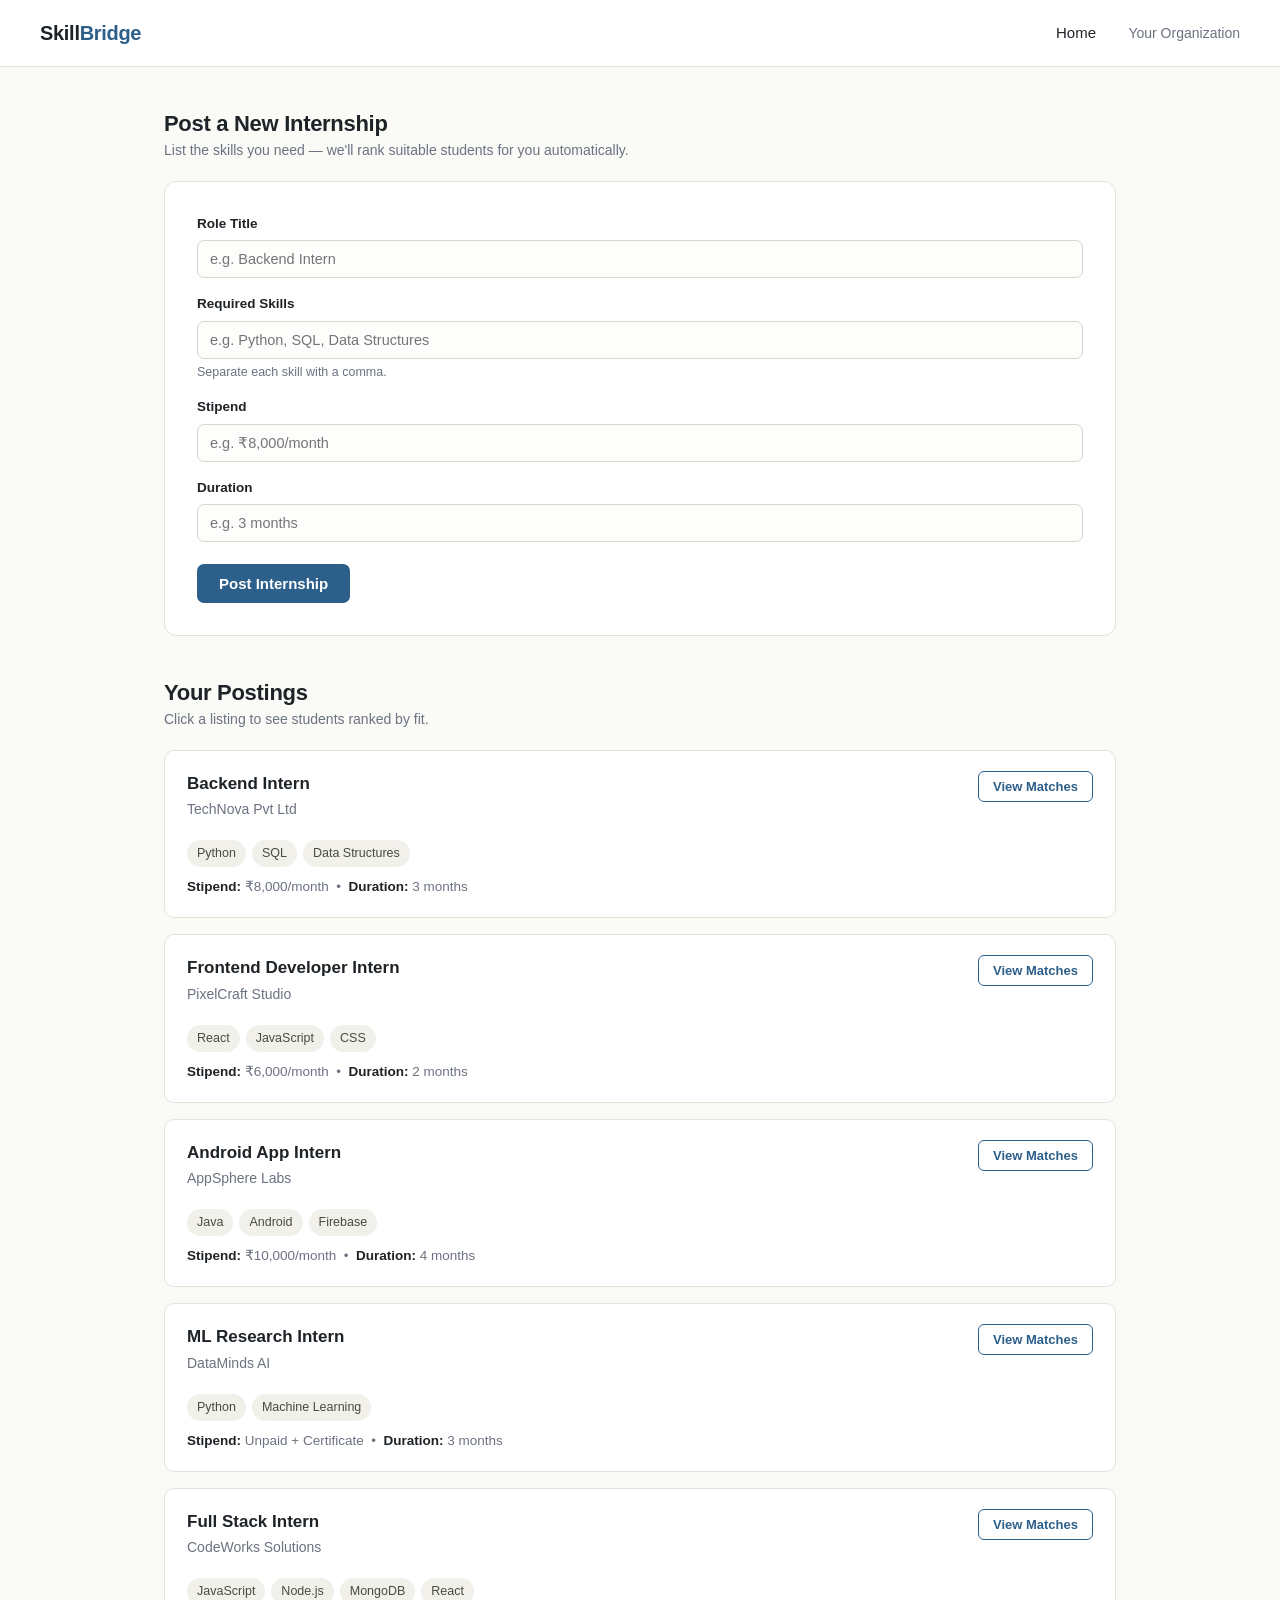
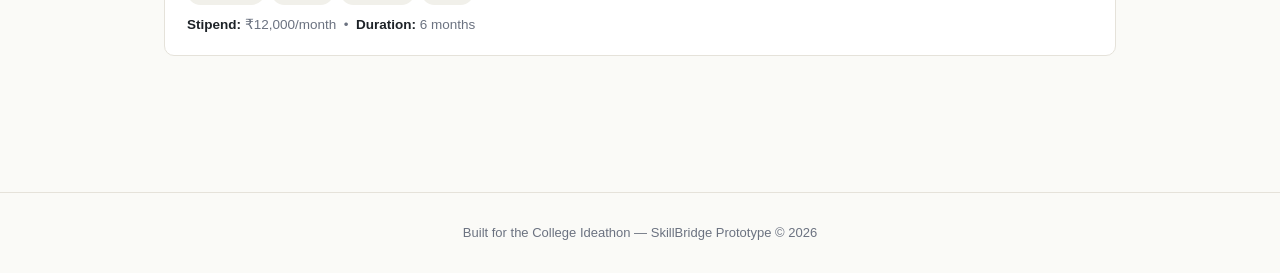
==== industry.html @ 4475789d "Add files via upload" ====
<!DOCTYPE html>
<html lang="en">
<head>
  <meta charset="UTF-8">
  <meta name="viewport" content="width=device-width, initial-scale=1.0">
  <title>Organization Dashboard — SkillBridge</title>
  <link rel="stylesheet" href="style.css">
</head>
<body>

  <div class="navbar">
    <div class="logo"><a href="index.html" style="color:inherit;text-decoration:none;">Skill<span>Bridge</span></a></div>
    <nav>
      <a href="index.html">Home</a>
      <span class="user-tag" id="welcome-tag"></span>
    </nav>
  </div>

  <div class="page-wrap">

    <div class="section-header">
      <div>
        <h2>Post a New Internship</h2>
        <p>List the skills you need — we'll rank suitable students for you automatically.</p>
      </div>
    </div>

    <form id="job-form" class="form-card" onsubmit="handlePostJob(event)" style="margin-bottom:40px;">
      <label for="j-title">Role Title</label>
      <input type="text" id="j-title" placeholder="e.g. Backend Intern" required>

      <label for="j-skills">Required Skills</label>
      <input type="text" id="j-skills" placeholder="e.g. Python, SQL, Data Structures" required>
      <div class="hint">Separate each skill with a comma.</div>

      <label for="j-stipend">Stipend</label>
      <input type="text" id="j-stipend" placeholder="e.g. ₹8,000/month" required>

      <label for="j-duration">Duration</label>
      <input type="text" id="j-duration" placeholder="e.g. 3 months" required>

      <button type="submit" class="btn btn-primary" style="margin-top:22px;">Post Internship</button>
    </form>

    <div class="section-header">
      <div>
        <h2>Your Postings</h2>
        <p>Click a listing to see students ranked by fit.</p>
      </div>
    </div>

    <div id="job-list"></div>

    <div id="applicant-panel"></div>

  </div>

  <footer>
    Built for the College Ideathon — SkillBridge Prototype © 2026
  </footer>

  <script src="data.js"></script>
  <script src="app.js"></script>
  <script>
    const orgName = localStorage.getItem("sb_current_org_name") || "Your Organization";
    document.getElementById("welcome-tag").textContent = orgName;

    function handlePostJob(e) {
      e.preventDefault();
      const job = {
        id: generateId("j"),
        title: document.getElementById("j-title").value.trim(),
        org: orgName,
        skills: parseSkillsInput(document.getElementById("j-skills").value),
        stipend: document.getElementById("j-stipend").value.trim(),
        duration: document.getElementById("j-duration").value.trim()
      };
      addJob(job);
      e.target.reset();
      renderJobs();
    }

    function renderJobs() {
      const jobs = getJobs();
      const container = document.getElementById("job-list");

      if (jobs.length === 0) {
        container.innerHTML = `<div class="empty-state"><p>No postings yet. Add one above.</p></div>`;
        return;
      }

      container.innerHTML = jobs.map(job => `
        <div class="card">
          <div class="card-row">
            <div>
              <h3>${job.title}</h3>
              <div class="org">${job.org}</div>
            </div>
            <button class="btn btn-outline btn-small" onclick="showApplicants('${job.id}')">View Matches</button>
          </div>
          <div class="tag-list">
            ${job.skills.map(s => `<span class="tag">${s}</span>`).join("")}
          </div>
          <div class="meta-row">
            <strong>Stipend:</strong> ${job.stipend} &nbsp;•&nbsp; <strong>Duration:</strong> ${job.duration}
          </div>
        </div>
      `).join("");
    }

    function showApplicants(jobId) {
      const job = getJobs().find(j => j.id === jobId);
      const ranked = getRankedStudentsForJob(job);
      const panel = document.getElementById("applicant-panel");

      panel.innerHTML = `
        <div class="section-header" style="margin-top:30px;">
          <div>
            <h2>Best-Fit Students for "${job.title}"</h2>
            <p>Ranked highest match first.</p>
          </div>
        </div>
        ${ranked.map(student => `
          <div class="card">
            <div class="card-row">
              <div>
                <h3>${student.name}</h3>
                <div class="org">${student.college}</div>
              </div>
              <span class="match-badge ${getMatchClass(student.score)}">${student.score}% match</span>
            </div>
            <div class="tag-list">
              ${student.skills.map(s => `<span class="tag">${s}</span>`).join("")}
            </div>
          </div>
        `).join("")}
      `;

      panel.scrollIntoView({ behavior: "smooth" });
    }

    renderJobs();
  </script>
</body>
</html>
---- style.css ----
/* ==========================================================
   SkillBridge — shared stylesheet
   Palette:
   - Background:   #FAFAF7 (warm off-white)
   - Surface:      #FFFFFF
   - Text:         #1E2328 (near black, slightly warm)
   - Muted text:   #6B7280
   - Accent:       #2C5F8A (muted blue — links, buttons)
   - Accent hover: #21486B
   - Success/high match: #2F855A
   - Mid match:    #B7791F
   - Low match:    #9B2C2C
   - Border:       #E5E2DA
   ========================================================== */

* {
  margin: 0;
  padding: 0;
  box-sizing: border-box;
}

body {
  font-family: -apple-system, BlinkMacSystemFont, "Segoe UI", Roboto, Helvetica, Arial, sans-serif;
  background: #FAFAF7;
  color: #1E2328;
  line-height: 1.5;
  min-height: 100vh;
}

a {
  color: #2C5F8A;
  text-decoration: none;
}

a:hover {
  text-decoration: underline;
}

/* ---------- Top navigation ---------- */

.navbar {
  display: flex;
  align-items: center;
  justify-content: space-between;
  padding: 18px 40px;
  background: #FFFFFF;
  border-bottom: 1px solid #E5E2DA;
  position: sticky;
  top: 0;
  z-index: 10;
}

.navbar .logo {
  font-size: 20px;
  font-weight: 700;
  color: #1E2328;
  letter-spacing: -0.3px;
}

.navbar .logo span {
  color: #2C5F8A;
}

.navbar nav a {
  margin-left: 28px;
  color: #1E2328;
  font-weight: 500;
  font-size: 15px;
}

.navbar nav a:hover {
  color: #2C5F8A;
  text-decoration: none;
}

.navbar .user-tag {
  font-size: 14px;
  color: #6B7280;
  margin-left: 28px;
}

/* ---------- Layout containers ---------- */

.page-wrap {
  max-width: 1000px;
  margin: 0 auto;
  padding: 40px 24px 80px;
}

.narrow-wrap {
  max-width: 460px;
  margin: 0 auto;
  padding: 60px 24px;
}

/* ---------- Hero (landing page) ---------- */

.hero {
  padding: 90px 24px 70px;
  text-align: center;
  background: linear-gradient(180deg, #FFFFFF 0%, #FAFAF7 100%);
  border-bottom: 1px solid #E5E2DA;
}

.hero h1 {
  font-size: 44px;
  font-weight: 800;
  letter-spacing: -1px;
  max-width: 640px;
  margin: 0 auto 18px;
  color: #1E2328;
}

.hero h1 span {
  color: #2C5F8A;
}

.hero p {
  font-size: 17px;
  color: #6B7280;
  max-width: 480px;
  margin: 0 auto 32px;
}

.hero .cta-row {
  display: flex;
  gap: 14px;
  justify-content: center;
}

.stats-row {
  display: flex;
  justify-content: center;
  gap: 60px;
  padding: 40px 24px;
  flex-wrap: wrap;
}

.stat {
  text-align: center;
}

.stat .num {
  font-size: 30px;
  font-weight: 800;
  color: #2C5F8A;
}

.stat .label {
  font-size: 13px;
  color: #6B7280;
  margin-top: 2px;
}

.how-it-works {
  max-width: 900px;
  margin: 20px auto 0;
  padding: 50px 24px;
}

.how-it-works h2 {
  text-align: center;
  font-size: 26px;
  margin-bottom: 36px;
  letter-spacing: -0.5px;
}

.steps-row {
  display: flex;
  gap: 24px;
  flex-wrap: wrap;
  justify-content: center;
}

.step-card {
  background: #FFFFFF;
  border: 1px solid #E5E2DA;
  border-radius: 10px;
  padding: 24px;
  flex: 1;
  min-width: 220px;
  max-width: 260px;
}

.step-card .step-num {
  font-size: 13px;
  font-weight: 700;
  color: #2C5F8A;
  margin-bottom: 8px;
}

.step-card h3 {
  font-size: 17px;
  margin-bottom: 6px;
}

.step-card p {
  font-size: 14px;
  color: #6B7280;
}

/* ---------- Buttons ---------- */

.btn {
  display: inline-block;
  padding: 11px 22px;
  border-radius: 7px;
  font-size: 15px;
  font-weight: 600;
  cursor: pointer;
  border: none;
  transition: background 0.15s ease, transform 0.1s ease;
}

.btn:hover {
  text-decoration: none;
  transform: translateY(-1px);
}

.btn-primary {
  background: #2C5F8A;
  color: #FFFFFF;
}

.btn-primary:hover {
  background: #21486B;
}

.btn-outline {
  background: transparent;
  color: #2C5F8A;
  border: 1.5px solid #2C5F8A;
}

.btn-outline:hover {
  background: #EEF3F7;
}

.btn-small {
  padding: 7px 14px;
  font-size: 13px;
  border-radius: 6px;
}

.btn-full {
  width: 100%;
}

/* ---------- Cards ---------- */

.card {
  background: #FFFFFF;
  border: 1px solid #E5E2DA;
  border-radius: 10px;
  padding: 20px 22px;
  margin-bottom: 16px;
}

.card-row {
  display: flex;
  justify-content: space-between;
  align-items: flex-start;
  gap: 16px;
  flex-wrap: wrap;
}

.card h3 {
  font-size: 17px;
  margin-bottom: 3px;
}

.card .org {
  font-size: 14px;
  color: #6B7280;
  margin-bottom: 10px;
}

.tag-list {
  display: flex;
  flex-wrap: wrap;
  gap: 6px;
  margin: 10px 0;
}

.tag {
  background: #F1F0EA;
  color: #4A4A44;
  font-size: 12.5px;
  padding: 4px 10px;
  border-radius: 20px;
}

.meta-row {
  font-size: 13.5px;
  color: #6B7280;
  margin-top: 8px;
}

.meta-row strong {
  color: #1E2328;
}

/* ---------- Match badge ---------- */

.match-badge {
  font-size: 13px;
  font-weight: 700;
  padding: 5px 12px;
  border-radius: 20px;
  white-space: nowrap;
}

.match-high {
  background: #E6F4EA;
  color: #2F855A;
}

.match-mid {
  background: #FBF0DC;
  color: #B7791F;
}

.match-low {
  background: #F8E8E8;
  color: #9B2C2C;
}

/* ---------- Section headers ---------- */

.section-header {
  display: flex;
  justify-content: space-between;
  align-items: center;
  margin-bottom: 20px;
  flex-wrap: wrap;
  gap: 12px;
}

.section-header h2 {
  font-size: 22px;
  letter-spacing: -0.3px;
}

.section-header p {
  color: #6B7280;
  font-size: 14px;
}

/* ---------- Forms ---------- */

.form-card {
  background: #FFFFFF;
  border: 1px solid #E5E2DA;
  border-radius: 12px;
  padding: 32px;
}

.form-card h2 {
  font-size: 22px;
  margin-bottom: 6px;
}

.form-card .subtitle {
  color: #6B7280;
  font-size: 14px;
  margin-bottom: 24px;
}

label {
  display: block;
  font-size: 13.5px;
  font-weight: 600;
  margin-bottom: 6px;
  margin-top: 16px;
}

label:first-of-type {
  margin-top: 0;
}

input[type="text"],
input[type="email"],
input[type="password"],
textarea,
select {
  width: 100%;
  padding: 10px 12px;
  border: 1px solid #D8D5CC;
  border-radius: 7px;
  font-size: 14.5px;
  font-family: inherit;
  background: #FDFDFB;
}

input:focus,
textarea:focus,
select:focus {
  outline: none;
  border-color: #2C5F8A;
  box-shadow: 0 0 0 3px rgba(44, 95, 138, 0.12);
}

.hint {
  font-size: 12.5px;
  color: #6B7280;
  margin-top: 4px;
}

.role-toggle {
  display: flex;
  gap: 10px;
  margin-bottom: 20px;
}

.role-toggle button {
  flex: 1;
  padding: 10px;
  border: 1.5px solid #D8D5CC;
  background: #FFFFFF;
  border-radius: 8px;
  cursor: pointer;
  font-weight: 600;
  font-size: 14px;
  color: #6B7280;
}

.role-toggle button.active {
  border-color: #2C5F8A;
  background: #EEF3F7;
  color: #2C5F8A;
}

/* ---------- Empty states ---------- */

.empty-state {
  text-align: center;
  padding: 50px 20px;
  color: #6B7280;
}

.empty-state p {
  margin-top: 8px;
  font-size: 14px;
}

/* ---------- Status pill (applications) ---------- */

.status-pill {
  font-size: 12px;
  font-weight: 600;
  padding: 3px 10px;
  border-radius: 20px;
  background: #F1F0EA;
  color: #4A4A44;
}

/* ---------- Footer ---------- */

footer {
  text-align: center;
  padding: 30px 20px;
  color: #6B7280;
  font-size: 13px;
  border-top: 1px solid #E5E2DA;
  margin-top: 40px;
}

/* ---------- Responsive ---------- */

@media (max-width: 640px) {
  .navbar {
    padding: 14px 20px;
    flex-wrap: wrap;
    gap: 10px;
  }
  .navbar nav a {
    margin-left: 0;
    margin-right: 16px;
  }
  .hero h1 {
    font-size: 32px;
  }
  .hero .cta-row {
    flex-direction: column;
    align-items: center;
  }
  .stats-row {
    gap: 30px;
  }
}
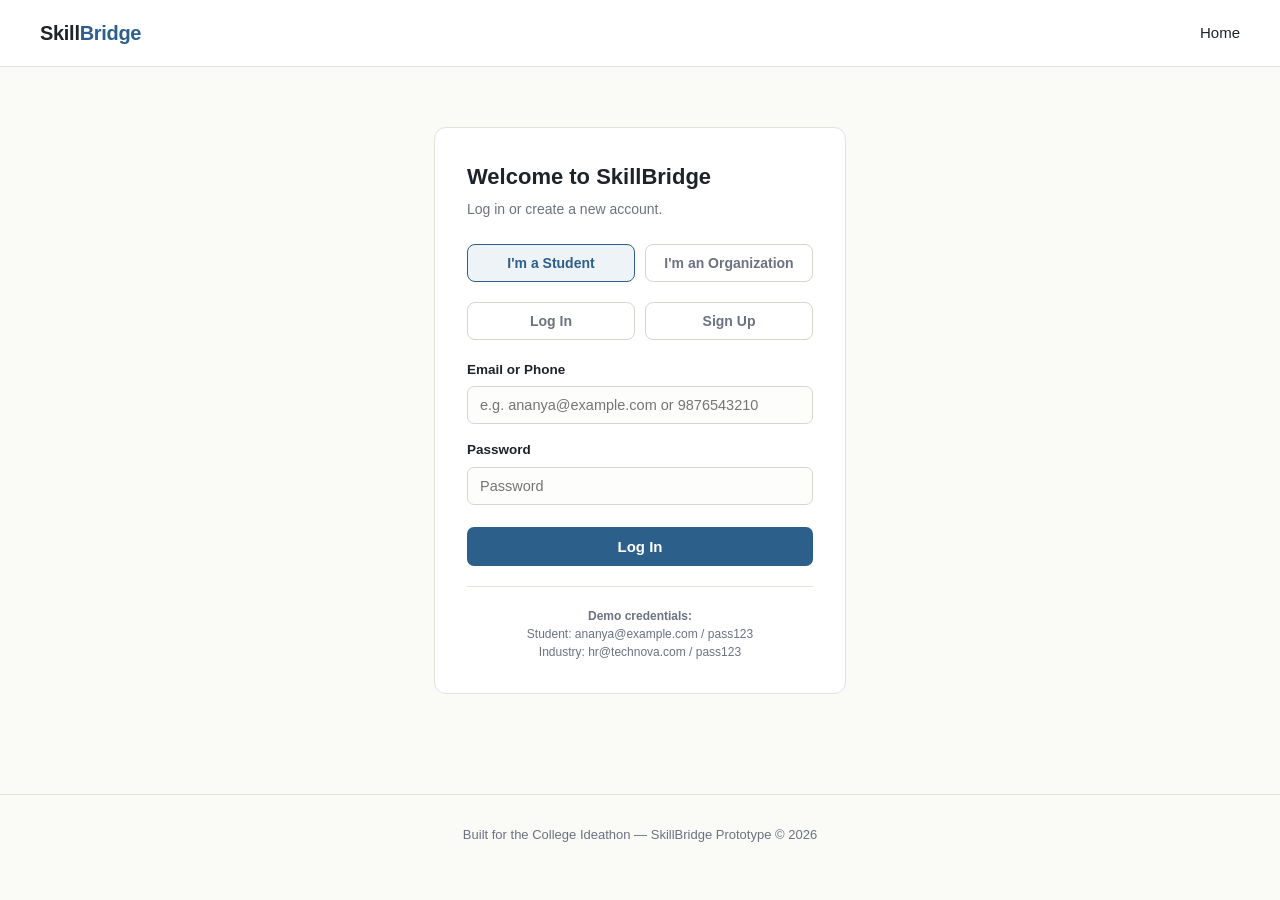
==== commit 7a657241: "Add files via upload" ====
--- a/industry.html
+++ b/industry.html
@@ -13,6 +13,7 @@
     <nav>
       <a href="index.html">Home</a>
       <span class="user-tag" id="welcome-tag"></span>
+      <a href="#" onclick="handleLogout(event)" style="color:#2C5F8A;margin-left:20px;">Log Out</a>
     </nav>
   </div>
 
@@ -62,15 +63,23 @@
   <script src="data.js"></script>
   <script src="app.js"></script>
   <script>
-    const orgName = localStorage.getItem("sb_current_org_name") || "Your Organization";
-    document.getElementById("welcome-tag").textContent = orgName;
+    initData();
+
+    // Check if user is logged in
+    const currentOrg = getCurrentUser();
+    if (!currentOrg || currentOrg.role !== "industry") {
+      window.location.href = "login.html";
+    }
+
+    document.getElementById("welcome-tag").textContent = currentOrg.orgName || currentOrg.name;
 
     function handlePostJob(e) {
       e.preventDefault();
       const job = {
         id: generateId("j"),
         title: document.getElementById("j-title").value.trim(),
-        org: orgName,
+        org: currentOrg.orgName || currentOrg.name,
+        orgId: currentOrg.id,
         skills: parseSkillsInput(document.getElementById("j-skills").value),
         stipend: document.getElementById("j-stipend").value.trim(),
         duration: document.getElementById("j-duration").value.trim()
@@ -81,22 +90,23 @@
     }
 
     function renderJobs() {
-      const jobs = getJobs();
+      const allJobs = getJobs();
+      const myJobs = allJobs.filter(j => j.orgId === currentOrg.id);
       const container = document.getElementById("job-list");
 
-      if (jobs.length === 0) {
+      if (myJobs.length === 0) {
         container.innerHTML = `<div class="empty-state"><p>No postings yet. Add one above.</p></div>`;
         return;
       }
 
-      container.innerHTML = jobs.map(job => `
+      container.innerHTML = myJobs.map(job => `
         <div class="card">
           <div class="card-row">
             <div>
               <h3>${job.title}</h3>
               <div class="org">${job.org}</div>
             </div>
-            <button class="btn btn-outline btn-small" onclick="showApplicants('${job.id}')">View Matches</button>
+            <button class="btn btn-outline btn-small" onclick="showApplicants('${job.id}')">View Applications</button>
           </div>
           <div class="tag-list">
             ${job.skills.map(s => `<span class="tag">${s}</span>`).join("")}
@@ -111,32 +121,67 @@
     function showApplicants(jobId) {
       const job = getJobs().find(j => j.id === jobId);
       const ranked = getRankedStudentsForJob(job);
+      const applications = getApplications();
       const panel = document.getElementById("applicant-panel");
 
       panel.innerHTML = `
         <div class="section-header" style="margin-top:30px;">
           <div>
             <h2>Best-Fit Students for "${job.title}"</h2>
-            <p>Ranked highest match first.</p>
+            <p>Ranked highest match first. Click Accept/Reject to update application status.</p>
           </div>
         </div>
-        ${ranked.map(student => `
-          <div class="card">
-            <div class="card-row">
-              <div>
-                <h3>${student.name}</h3>
-                <div class="org">${student.college}</div>
+        ${ranked.map(student => {
+          const studentApp = applications.find(a => a.jobId === jobId && a.studentId === student.id);
+          const appId = studentApp?.id;
+          const appStatus = studentApp?.status || "Not Applied";
+          
+          return `
+            <div class="card">
+              <div class="card-row">
+                <div>
+                  <h3>${student.name}</h3>
+                  <div class="org">${student.college}</div>
+                </div>
+                <span class="match-badge ${getMatchClass(student.score)}">${student.score}% match</span>
               </div>
-              <span class="match-badge ${getMatchClass(student.score)}">${student.score}% match</span>
+              <div class="tag-list">
+                ${student.skills.map(s => `<span class="tag">${s}</span>`).join("")}
+              </div>
+              <div style="margin-top:14px;">
+                ${
+                  !studentApp 
+                    ? `<span class="status-pill">Not Applied</span>`
+                    : `
+                      <span class="status-pill" style="background:#F1F0EA;color:#4A4A44;margin-right:8px;">${appStatus}</span>
+                      ${appStatus === "Applied" ? `
+                        <button class="btn btn-primary btn-small" onclick="updateAppStatus('${appId}', 'Accepted')">Accept</button>
+                        <button class="btn btn-outline btn-small" style="margin-left:6px;" onclick="updateAppStatus('${appId}', 'Rejected')">Reject</button>
+                      ` : ''}
+                    `
+                }
+              </div>
             </div>
-            <div class="tag-list">
-              ${student.skills.map(s => `<span class="tag">${s}</span>`).join("")}
-            </div>
-          </div>
-        `).join("")}
+          `;
+        }).join("")}
       `;
 
       panel.scrollIntoView({ behavior: "smooth" });
+    }
+
+    function updateAppStatus(appId, newStatus) {
+      updateApplicationStatus(appId, newStatus);
+      // Refresh the view
+      const jobId = new URLSearchParams(window.location.search).get("job");
+      renderJobs();
+      const jobs = getJobs();
+      if (jobs.length > 0) showApplicants(jobs[0].id);
+    }
+
+    function handleLogout(e) {
+      e.preventDefault();
+      logoutUser();
+      window.location.href = "login.html";
     }
 
     renderJobs();
